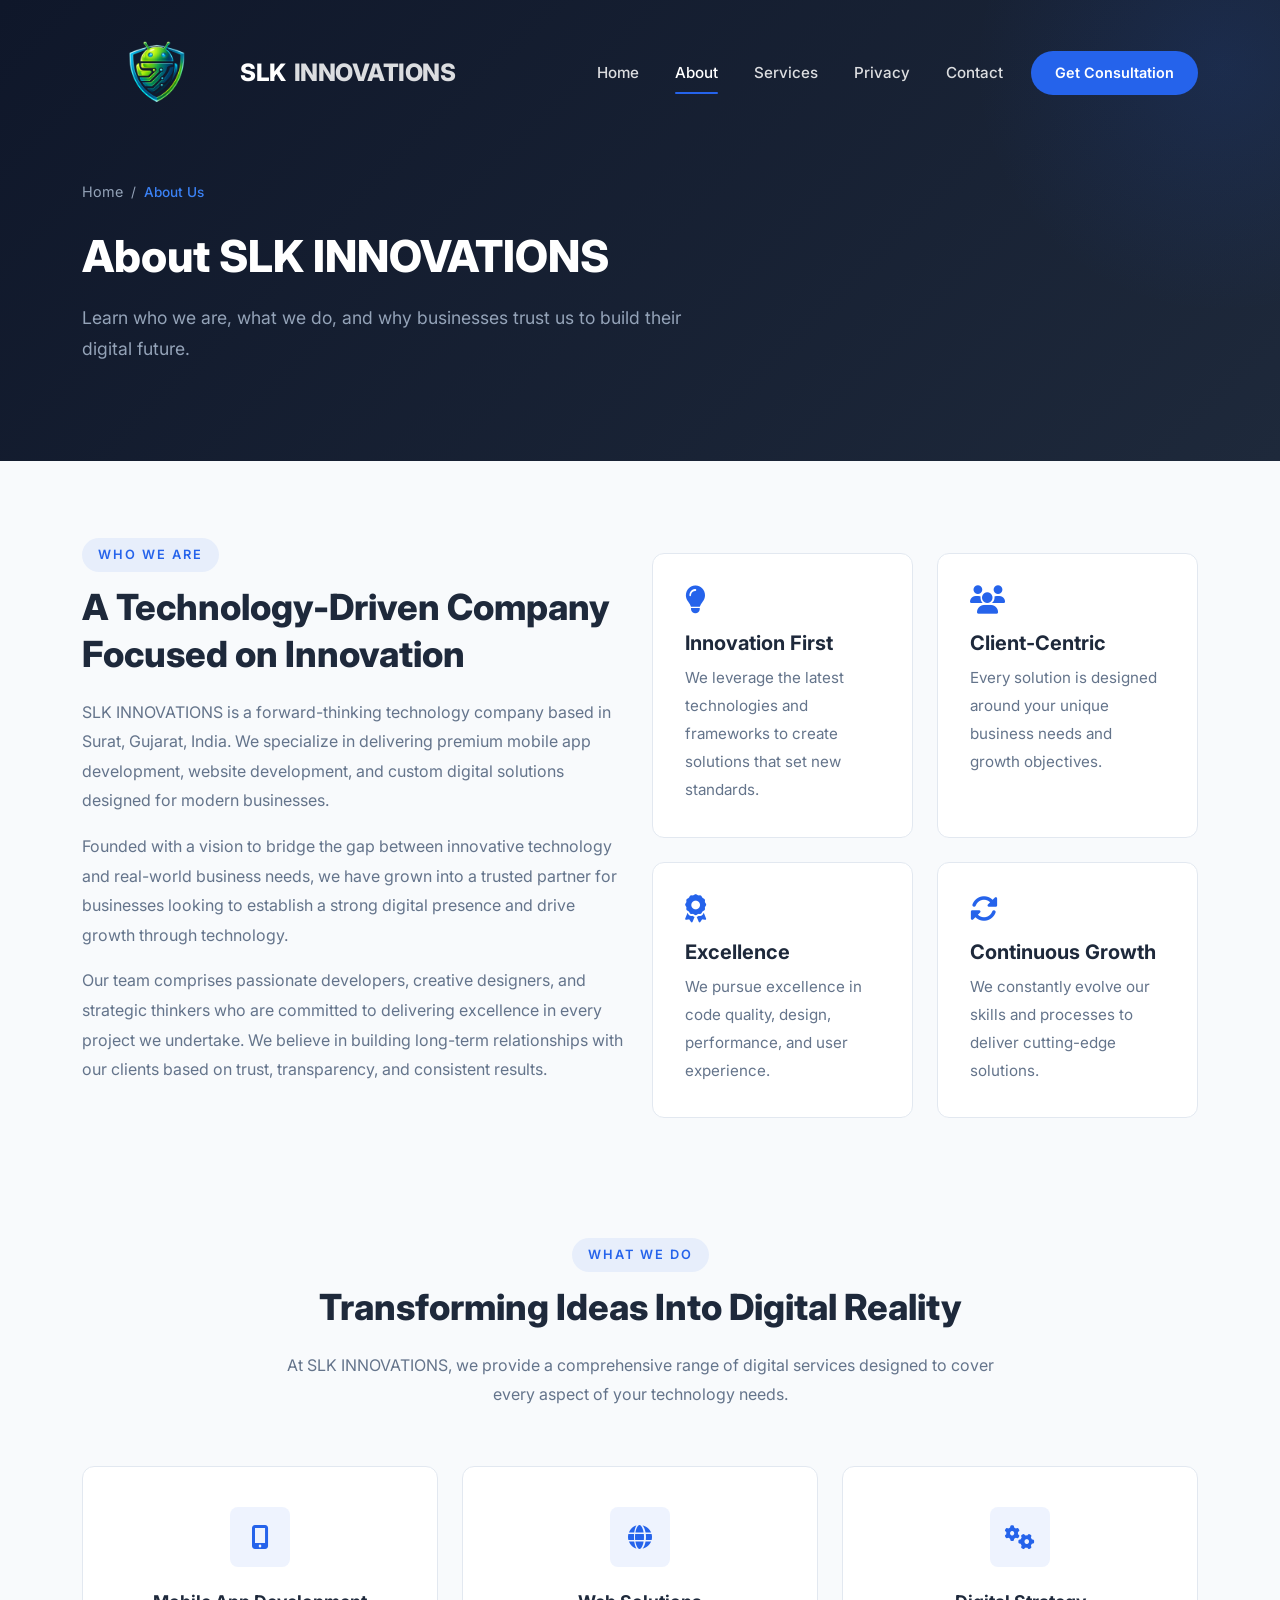
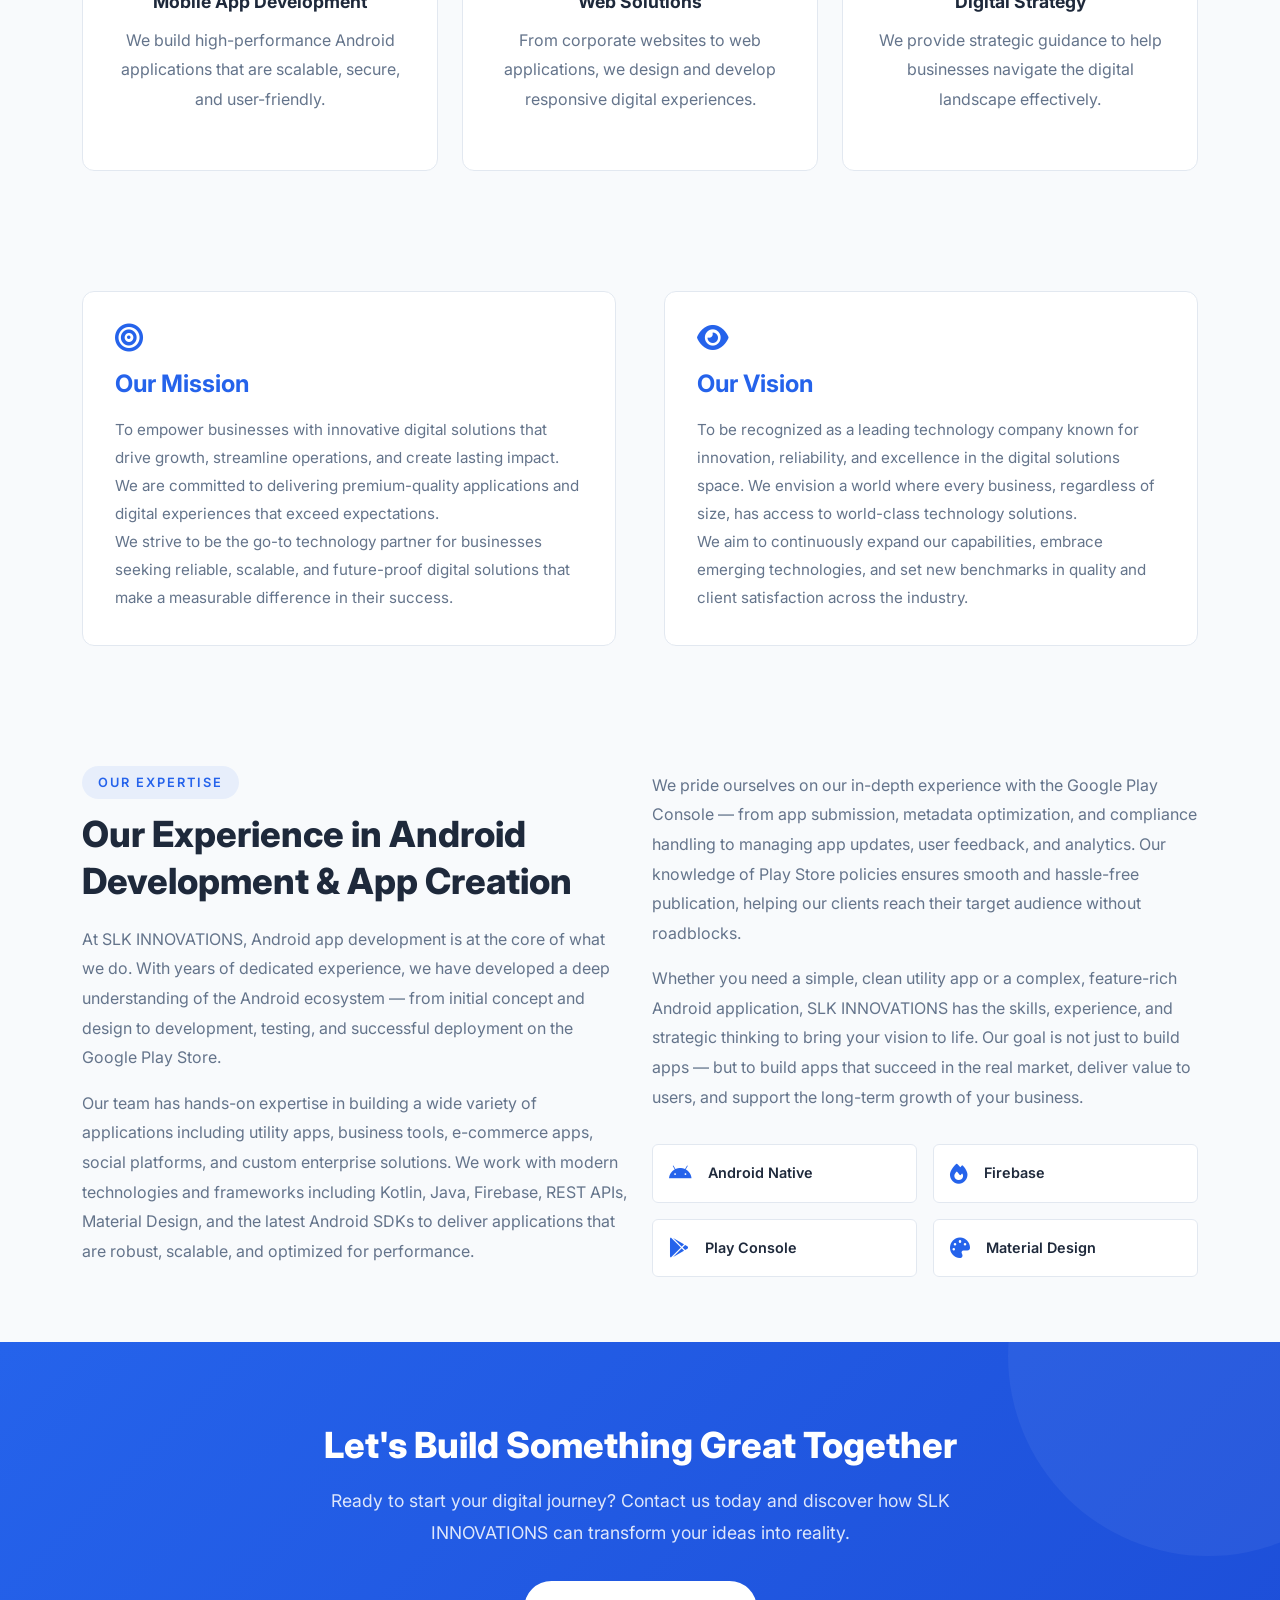
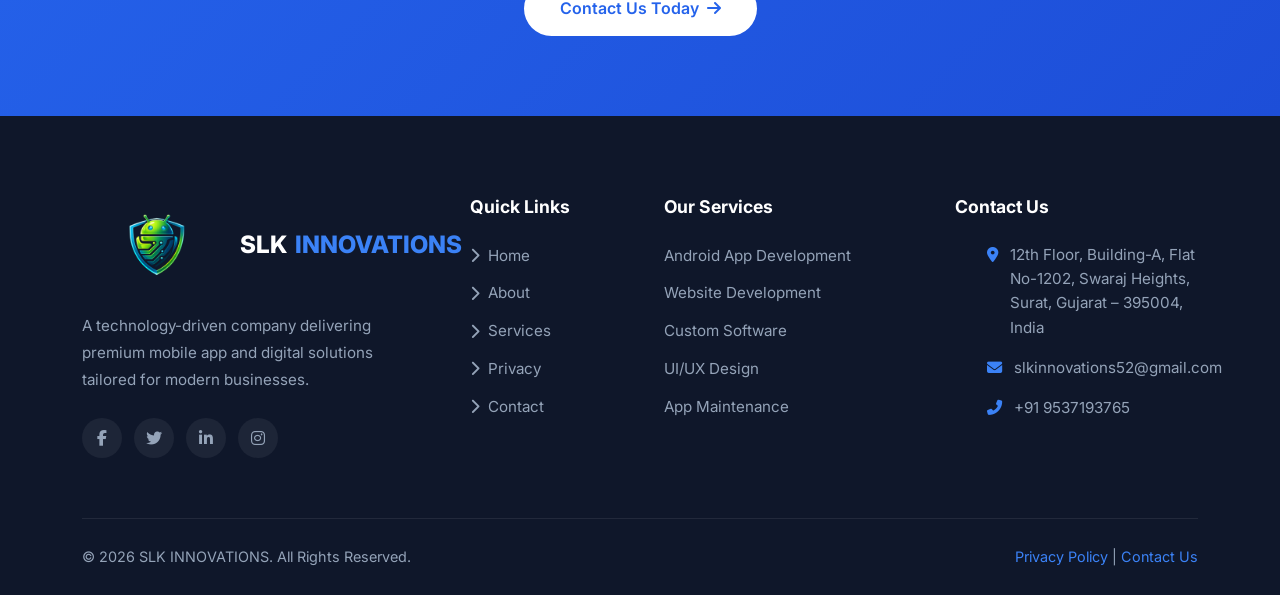
==== about.html @ 00afcae1 "Initial commit" ====
<!DOCTYPE html>
<html lang="en">
<head>
    <!-- Meta Tags -->
    <meta charset="UTF-8">
    <meta name="viewport" content="width=device-width, initial-scale=1.0">
    <meta name="description" content="About SLK INNOVATIONS – Learn about our mission, vision, values, and experience in Android development and digital solutions.">
    <meta name="author" content="SLK INNOVATIONS">
    <title>About Us | SLK INNOVATIONS</title>

    <!-- Favicon -->
    <link rel="icon" type="image/png" href="img/logo.png">

    <!-- Bootstrap 5 CSS -->
    <link href="https://cdn.jsdelivr.net/npm/bootstrap@5.3.2/dist/css/bootstrap.min.css" rel="stylesheet">

    <!-- Font Awesome -->
    <link rel="stylesheet" href="https://cdnjs.cloudflare.com/ajax/libs/font-awesome/6.5.1/css/all.min.css">

    <!-- AOS -->
    <link href="https://unpkg.com/aos@2.3.1/dist/aos.css" rel="stylesheet">

    <!-- Custom CSS -->
    <link rel="stylesheet" href="css/style.css">
</head>
<body>

    <!-- Preloader -->
    <div class="preloader" id="preloader">
        <div class="spinner"></div>
    </div>

    <!-- ==============================
         NAVBAR
    ============================== -->
    <nav class="navbar navbar-expand-lg fixed-top" id="mainNavbar">
        <div class="container">
            <a class="navbar-brand" href="index.html">
                <img src="img/logo.png" alt="SLK INNOVATIONS" class="navbar-logo"> SLK <span>INNOVATIONS</span>
            </a>
            <button class="navbar-toggler" type="button" data-bs-toggle="collapse" data-bs-target="#navbarNav">
                <i class="fas fa-bars"></i>
            </button>
            <div class="collapse navbar-collapse justify-content-end" id="navbarNav">
                <ul class="navbar-nav align-items-lg-center">
                    <li class="nav-item">
                        <a class="nav-link" href="index.html">Home</a>
                    </li>
                    <li class="nav-item">
                        <a class="nav-link active" href="about.html">About</a>
                    </li>
                    <li class="nav-item">
                        <a class="nav-link" href="services.html">Services</a>
                    </li>
                    <li class="nav-item">
                        <a class="nav-link" href="privacy.html">Privacy</a>
                    </li>
                    <li class="nav-item">
                        <a class="nav-link" href="contact.html">Contact</a>
                    </li>
                    <li class="nav-item">
                        <a class="nav-link nav-cta" href="contact.html">Get Consultation</a>
                    </li>
                </ul>
            </div>
        </div>
    </nav>

    <!-- ==============================
         PAGE HEADER
    ============================== -->
    <section class="page-header">
        <div class="container">
            <div class="breadcrumb-custom" data-aos="fade-up">
                <a href="index.html">Home</a>
                <span>/</span>
                <span class="current">About Us</span>
            </div>
            <h1 data-aos="fade-up" data-aos-delay="100">About SLK INNOVATIONS</h1>
            <p data-aos="fade-up" data-aos-delay="150">Learn who we are, what we do, and why businesses trust us to build their digital future.</p>
        </div>
    </section>

    <!-- ==============================
         WHO WE ARE
    ============================== -->
    <section class="about-section-block section-padding">
        <div class="container">
            <div class="row align-items-center">
                <div class="col-lg-6" data-aos="fade-up">
                    <span class="section-label">Who We Are</span>
                    <h2>A Technology-Driven Company Focused on Innovation</h2>
                    <p>SLK INNOVATIONS is a forward-thinking technology company based in Surat, Gujarat, India. We specialize in delivering premium mobile app development, website development, and custom digital solutions designed for modern businesses.</p>
                    <p>Founded with a vision to bridge the gap between innovative technology and real-world business needs, we have grown into a trusted partner for businesses looking to establish a strong digital presence and drive growth through technology.</p>
                    <p>Our team comprises passionate developers, creative designers, and strategic thinkers who are committed to delivering excellence in every project we undertake. We believe in building long-term relationships with our clients based on trust, transparency, and consistent results.</p>
                </div>
                <div class="col-lg-6" data-aos="fade-up" data-aos-delay="100">
                    <div class="about-values">
                        <div class="about-value-card">
                            <i class="fas fa-lightbulb"></i>
                            <h4>Innovation First</h4>
                            <p>We leverage the latest technologies and frameworks to create solutions that set new standards.</p>
                        </div>
                        <div class="about-value-card">
                            <i class="fas fa-users"></i>
                            <h4>Client-Centric</h4>
                            <p>Every solution is designed around your unique business needs and growth objectives.</p>
                        </div>
                        <div class="about-value-card">
                            <i class="fas fa-award"></i>
                            <h4>Excellence</h4>
                            <p>We pursue excellence in code quality, design, performance, and user experience.</p>
                        </div>
                        <div class="about-value-card">
                            <i class="fas fa-sync-alt"></i>
                            <h4>Continuous Growth</h4>
                            <p>We constantly evolve our skills and processes to deliver cutting-edge solutions.</p>
                        </div>
                    </div>
                </div>
            </div>
        </div>
    </section>

    <!-- ==============================
         WHAT WE DO
    ============================== -->
    <section class="about-section-block section-padding" style="background: var(--light-bg);">
        <div class="container">
            <div class="row">
                <div class="col-lg-8 mx-auto text-center" data-aos="fade-up">
                    <span class="section-label">What We Do</span>
                    <h2>Transforming Ideas Into Digital Reality</h2>
                    <p>At SLK INNOVATIONS, we provide a comprehensive range of digital services designed to cover every aspect of your technology needs.</p>
                </div>
            </div>
            <div class="row g-4 mt-3">
                <div class="col-lg-4 col-md-6" data-aos="fade-up" data-aos-delay="0">
                    <div class="service-card text-center">
                        <div class="icon-box mx-auto">
                            <i class="fas fa-mobile-alt"></i>
                        </div>
                        <h4>Mobile App Development</h4>
                        <p>We build high-performance Android applications that are scalable, secure, and user-friendly.</p>
                    </div>
                </div>
                <div class="col-lg-4 col-md-6" data-aos="fade-up" data-aos-delay="100">
                    <div class="service-card text-center">
                        <div class="icon-box mx-auto">
                            <i class="fas fa-globe"></i>
                        </div>
                        <h4>Web Solutions</h4>
                        <p>From corporate websites to web applications, we design and develop responsive digital experiences.</p>
                    </div>
                </div>
                <div class="col-lg-4 col-md-6" data-aos="fade-up" data-aos-delay="200">
                    <div class="service-card text-center">
                        <div class="icon-box mx-auto">
                            <i class="fas fa-cogs"></i>
                        </div>
                        <h4>Digital Strategy</h4>
                        <p>We provide strategic guidance to help businesses navigate the digital landscape effectively.</p>
                    </div>
                </div>
            </div>
        </div>
    </section>

    <!-- ==============================
         MISSION & VISION
    ============================== -->
    <section class="about-section-block section-padding">
        <div class="container">
            <div class="row g-5">
                <!-- Mission -->
                <div class="col-lg-6" data-aos="fade-up">
                    <div class="about-value-card h-100">
                        <i class="fas fa-bullseye"></i>
                        <h3 style="color: var(--primary);">Our Mission</h3>
                        <p>To empower businesses with innovative digital solutions that drive growth, streamline operations, and create lasting impact. We are committed to delivering premium-quality applications and digital experiences that exceed expectations.</p>
                        <p>We strive to be the go-to technology partner for businesses seeking reliable, scalable, and future-proof digital solutions that make a measurable difference in their success.</p>
                    </div>
                </div>

                <!-- Vision -->
                <div class="col-lg-6" data-aos="fade-up" data-aos-delay="100">
                    <div class="about-value-card h-100">
                        <i class="fas fa-eye"></i>
                        <h3 style="color: var(--primary);">Our Vision</h3>
                        <p>To be recognized as a leading technology company known for innovation, reliability, and excellence in the digital solutions space. We envision a world where every business, regardless of size, has access to world-class technology solutions.</p>
                        <p>We aim to continuously expand our capabilities, embrace emerging technologies, and set new benchmarks in quality and client satisfaction across the industry.</p>
                    </div>
                </div>
            </div>
        </div>
    </section>

    <!-- ==============================
         ANDROID EXPERIENCE
    ============================== -->
    <section class="about-section-block section-padding" style="background: var(--light-bg);">
        <div class="container">
            <div class="row align-items-center">
                <div class="col-lg-6" data-aos="fade-up">
                    <span class="section-label">Our Expertise</span>
                    <h2>Our Experience in Android Development &amp; App Creation</h2>
                    <p>At SLK INNOVATIONS, Android app development is at the core of what we do. With years of dedicated experience, we have developed a deep understanding of the Android ecosystem — from initial concept and design to development, testing, and successful deployment on the Google Play Store.</p>
                    <p>Our team has hands-on expertise in building a wide variety of applications including utility apps, business tools, e-commerce apps, social platforms, and custom enterprise solutions. We work with modern technologies and frameworks including Kotlin, Java, Firebase, REST APIs, Material Design, and the latest Android SDKs to deliver applications that are robust, scalable, and optimized for performance.</p>
                </div>
                <div class="col-lg-6" data-aos="fade-up" data-aos-delay="100">
                    <p>We pride ourselves on our in-depth experience with the Google Play Console — from app submission, metadata optimization, and compliance handling to managing app updates, user feedback, and analytics. Our knowledge of Play Store policies ensures smooth and hassle-free publication, helping our clients reach their target audience without roadblocks.</p>
                    <p>Whether you need a simple, clean utility app or a complex, feature-rich Android application, SLK INNOVATIONS has the skills, experience, and strategic thinking to bring your vision to life. Our goal is not just to build apps — but to build apps that succeed in the real market, deliver value to users, and support the long-term growth of your business.</p>

                    <div class="row g-3 mt-3">
                        <div class="col-6">
                            <div class="d-flex align-items-center gap-3 p-3 rounded" style="background: var(--white); border: 1px solid var(--border-color);">
                                <i class="fab fa-android fa-lg" style="color: var(--primary);"></i>
                                <span style="font-weight: 600; font-size: 0.9rem;">Android Native</span>
                            </div>
                        </div>
                        <div class="col-6">
                            <div class="d-flex align-items-center gap-3 p-3 rounded" style="background: var(--white); border: 1px solid var(--border-color);">
                                <i class="fas fa-fire fa-lg" style="color: var(--primary);"></i>
                                <span style="font-weight: 600; font-size: 0.9rem;">Firebase</span>
                            </div>
                        </div>
                        <div class="col-6">
                            <div class="d-flex align-items-center gap-3 p-3 rounded" style="background: var(--white); border: 1px solid var(--border-color);">
                                <i class="fab fa-google-play fa-lg" style="color: var(--primary);"></i>
                                <span style="font-weight: 600; font-size: 0.9rem;">Play Console</span>
                            </div>
                        </div>
                        <div class="col-6">
                            <div class="d-flex align-items-center gap-3 p-3 rounded" style="background: var(--white); border: 1px solid var(--border-color);">
                                <i class="fas fa-palette fa-lg" style="color: var(--primary);"></i>
                                <span style="font-weight: 600; font-size: 0.9rem;">Material Design</span>
                            </div>
                        </div>
                    </div>
                </div>
            </div>
        </div>
    </section>

    <!-- ==============================
         CTA SECTION
    ============================== -->
    <section class="cta-section">
        <div class="container">
            <div class="row justify-content-center">
                <div class="col-lg-8 text-center" data-aos="fade-up">
                    <h2>Let's Build Something Great Together</h2>
                    <p>Ready to start your digital journey? Contact us today and discover how SLK INNOVATIONS can transform your ideas into reality.</p>
                    <a href="contact.html" class="btn-white-custom">
                        Contact Us Today <i class="fas fa-arrow-right"></i>
                    </a>
                </div>
            </div>
        </div>
    </section>

    <!-- ==============================
         FOOTER
    ============================== -->
    <footer class="footer" id="footer">
        <div class="container">
            <div class="row g-5">
                <div class="col-lg-4 col-md-6">
                    <div class="footer-logo">
                        <img src="img/logo.png" alt="SLK INNOVATIONS" class="footer-logo-img"> SLK <span>INNOVATIONS</span>
                    </div>
                    <p class="footer-description">A technology-driven company delivering premium mobile app and digital solutions tailored for modern businesses.</p>
                    <div class="footer-social">
                        <a href="#" aria-label="Facebook"><i class="fab fa-facebook-f"></i></a>
                        <a href="#" aria-label="Twitter"><i class="fab fa-twitter"></i></a>
                        <a href="#" aria-label="LinkedIn"><i class="fab fa-linkedin-in"></i></a>
                        <a href="#" aria-label="Instagram"><i class="fab fa-instagram"></i></a>
                    </div>
                </div>
                <div class="col-lg-2 col-md-6">
                    <h5>Quick Links</h5>
                    <ul class="footer-links">
                        <li><a href="index.html"><i class="fas fa-chevron-right"></i> Home</a></li>
                        <li><a href="about.html"><i class="fas fa-chevron-right"></i> About</a></li>
                        <li><a href="services.html"><i class="fas fa-chevron-right"></i> Services</a></li>
                        <li><a href="privacy.html"><i class="fas fa-chevron-right"></i> Privacy</a></li>
                        <li><a href="contact.html"><i class="fas fa-chevron-right"></i> Contact</a></li>
                    </ul>
                </div>
                <div class="col-lg-3 col-md-6">
                    <h5>Our Services</h5>
                    <ul class="footer-links">
                        <li><a href="services.html">Android App Development</a></li>
                        <li><a href="services.html">Website Development</a></li>
                        <li><a href="services.html">Custom Software</a></li>
                        <li><a href="services.html">UI/UX Design</a></li>
                        <li><a href="services.html">App Maintenance</a></li>
                    </ul>
                </div>
                <div class="col-lg-3 col-md-6">
                    <h5>Contact Us</h5>
                    <ul class="footer-contact-info">
                        <li>
                            <i class="fas fa-map-marker-alt"></i>
                            <span>12th Floor, Building-A, Flat No-1202, Swaraj Heights, Surat, Gujarat – 395004, India</span>
                        </li>
                        <li>
                            <i class="fas fa-envelope"></i>
                            <span>slkinnovations52@gmail.com</span>
                        </li>
                        <li>
                            <i class="fas fa-phone-alt"></i>
                            <span>+91 9537193765</span>
                        </li>
                    </ul>
                </div>
            </div>
            <div class="footer-bottom">
                <div class="row align-items-center">
                    <div class="col-md-6">
                        <p>&copy; 2026 SLK INNOVATIONS. All Rights Reserved.</p>
                    </div>
                    <div class="col-md-6 text-md-end">
                        <p><a href="privacy.html">Privacy Policy</a> | <a href="contact.html">Contact Us</a></p>
                    </div>
                </div>
            </div>
        </div>
    </footer>

    <!-- Back to Top -->
    <button class="back-to-top" id="backToTop" aria-label="Back to top">
        <i class="fas fa-chevron-up"></i>
    </button>

    <!-- Scripts -->
    <script src="https://cdn.jsdelivr.net/npm/bootstrap@5.3.2/dist/js/bootstrap.bundle.min.js"></script>
    <script src="https://unpkg.com/aos@2.3.1/dist/aos.js"></script>
    <script>
        AOS.init({ duration: 700, once: true, offset: 80, easing: 'ease-out' });

        window.addEventListener('load', function() {
            document.getElementById('preloader').classList.add('hide');
        });

        window.addEventListener('scroll', function() {
            const navbar = document.getElementById('mainNavbar');
            const backToTop = document.getElementById('backToTop');
            if (window.scrollY > 50) {
                navbar.classList.add('scrolled');
            } else {
                navbar.classList.remove('scrolled');
            }
            if (window.scrollY > 300) backToTop.classList.add('show');
            else backToTop.classList.remove('show');
        });

        document.getElementById('backToTop').addEventListener('click', function() {
            window.scrollTo({ top: 0, behavior: 'smooth' });
        });

        document.querySelectorAll('.nav-link').forEach(function(link) {
            link.addEventListener('click', function() {
                const navCollapse = document.getElementById('navbarNav');
                if (navCollapse.classList.contains('show')) {
                    new bootstrap.Collapse(navCollapse).hide();
                }
            });
        });
    </script>

</body>
</html>
---- css/style.css ----
/* ============================================
   SLK INNOVATIONS - Main Stylesheet
   Clean | Professional | Corporate
   ============================================ */

/* ----- Google Fonts ----- */
@import url('https://fonts.googleapis.com/css2?family=Inter:wght@300;400;500;600;700;800&display=swap');

/* ----- CSS Variables ----- */
:root {
    --primary: #2563EB;
    --primary-dark: #1D4ED8;
    --primary-light: #3B82F6;
    --dark-bg: #0F172A;
    --light-bg: #F8FAFC;
    --white: #FFFFFF;
    --text-primary: #1E293B;
    --text-secondary: #64748B;
    --text-light: #94A3B8;
    --border-color: #E2E8F0;
    --card-shadow: 0 1px 3px rgba(0, 0, 0, 0.08), 0 1px 2px rgba(0, 0, 0, 0.06);
    --card-shadow-hover: 0 10px 25px rgba(37, 99, 235, 0.12), 0 4px 10px rgba(0, 0, 0, 0.06);
    --transition: all 0.3s ease;
    --radius: 12px;
    --radius-sm: 8px;
}

/* ----- Reset & Base ----- */
*,
*::before,
*::after {
    margin: 0;
    padding: 0;
    box-sizing: border-box;
}

html {
    scroll-behavior: smooth;
    scroll-padding-top: 80px;
}

body {
    font-family: 'Inter', sans-serif;
    color: var(--text-primary);
    background-color: var(--white);
    line-height: 1.7;
    font-size: 16px;
    -webkit-font-smoothing: antialiased;
    -moz-osx-font-smoothing: grayscale;
    overflow-x: hidden;
}

a {
    text-decoration: none;
    color: var(--primary);
    transition: var(--transition);
}

a:hover {
    color: var(--primary-dark);
}

img {
    max-width: 100%;
    height: auto;
}

ul {
    list-style: none;
}

/* ----- Typography ----- */
h1, h2, h3, h4, h5, h6 {
    font-weight: 700;
    line-height: 1.3;
    color: var(--text-primary);
}

h1 { font-size: 3rem; }
h2 { font-size: 2.25rem; }
h3 { font-size: 1.5rem; }
h4 { font-size: 1.25rem; }

p {
    color: var(--text-secondary);
    line-height: 1.8;
}

/* ----- Section Spacing ----- */
.section-padding {
    padding: 100px 0;
}

.section-title {
    font-size: 2.25rem;
    font-weight: 800;
    margin-bottom: 1rem;
    color: var(--text-primary);
    position: relative;
}

.section-subtitle {
    font-size: 1.1rem;
    color: var(--text-secondary);
    max-width: 600px;
    margin: 0 auto 3.5rem;
    line-height: 1.8;
}

.section-label {
    display: inline-block;
    font-size: 0.8rem;
    font-weight: 600;
    text-transform: uppercase;
    letter-spacing: 2px;
    color: var(--primary);
    margin-bottom: 0.75rem;
    background: rgba(37, 99, 235, 0.08);
    padding: 6px 16px;
    border-radius: 50px;
}

/* ============================================
   NAVBAR
   ============================================ */
.navbar {
    padding: 18px 0;
    transition: var(--transition);
    z-index: 1050;
    background: transparent;
}

.navbar.scrolled {
    background: rgba(255, 255, 255, 0.97) !important;
    backdrop-filter: blur(12px);
    box-shadow: 0 1px 10px rgba(0, 0, 0, 0.06);
    padding: 8px 0;
}

.navbar-brand {
    font-weight: 800;
    font-size: 1.5rem;
    color: #fff !important;
    letter-spacing: -0.5px;
    display: flex;
    align-items: center;
    gap: 8px;
}

.navbar-logo {
    height: 100px;
    width: auto;
    object-fit: contain;
    transition: var(--transition);
}

.navbar.scrolled .navbar-logo {
    height: 50px;
}

.navbar-brand span {
    color: rgba(255, 255, 255, 0.85);
}

.navbar.scrolled .navbar-brand {
    color: var(--primary) !important;
}

.navbar.scrolled .navbar-brand span {
    color: var(--text-primary);
}

.navbar.scrolled .nav-link {
    color: var(--text-primary) !important;
}

.navbar.scrolled .nav-link:hover,
.navbar.scrolled .nav-link.active {
    color: var(--primary) !important;
}

.navbar.scrolled .navbar-toggler {
    color: var(--text-primary);
}

.nav-link {
    font-weight: 500;
    font-size: 0.95rem;
    color: rgba(255, 255, 255, 0.85) !important;
    padding: 8px 18px !important;
    transition: var(--transition);
    position: relative;
}

.nav-link:hover,
.nav-link.active {
    color: #fff !important;
}

.nav-link.active::after {
    content: '';
    position: absolute;
    bottom: 0;
    left: 18px;
    right: 18px;
    height: 2px;
    background: var(--primary);
    border-radius: 2px;
}

.navbar-toggler {
    border: none;
    padding: 8px;
    font-size: 1.25rem;
    color: #fff;
    box-shadow: none !important;
}

.navbar-toggler:focus {
    box-shadow: none;
}

/* Navbar CTA Button */
.nav-cta {
    background: var(--primary);
    color: var(--white) !important;
    border-radius: 50px;
    padding: 10px 24px !important;
    font-weight: 600;
    font-size: 0.9rem;
    margin-left: 10px;
    transition: var(--transition);
}

.nav-cta:hover {
    background: var(--primary-dark);
    color: var(--white) !important;
    transform: translateY(-1px);
}

/* ============================================
   HERO SECTION
   ============================================ */
.hero-section {
    background: linear-gradient(135deg, #0F172A 0%, #1E293B 50%, #0F172A 100%);
    min-height: 100vh;
    display: flex;
    align-items: center;
    position: relative;
    overflow: hidden;
    padding-top: 80px;
}

.hero-section::before {
    content: '';
    position: absolute;
    top: -50%;
    right: -20%;
    width: 600px;
    height: 600px;
    background: radial-gradient(circle, rgba(37, 99, 235, 0.15) 0%, transparent 70%);
    border-radius: 50%;
}

.hero-section::after {
    content: '';
    position: absolute;
    bottom: -30%;
    left: -10%;
    width: 500px;
    height: 500px;
    background: radial-gradient(circle, rgba(37, 99, 235, 0.1) 0%, transparent 70%);
    border-radius: 50%;
}

.hero-content {
    position: relative;
    z-index: 2;
}

.hero-content h1 {
    font-size: 3.5rem;
    font-weight: 800;
    color: var(--white);
    line-height: 1.2;
    margin-bottom: 1.5rem;
    letter-spacing: -1px;
}

.hero-content h1 .highlight {
    color: var(--primary-light);
}

.hero-content p {
    font-size: 1.2rem;
    color: var(--text-light);
    max-width: 560px;
    margin-bottom: 2.5rem;
    line-height: 1.8;
}

/* ----- Buttons ----- */
.btn-primary-custom {
    background: var(--primary);
    color: var(--white);
    padding: 14px 36px;
    border-radius: 50px;
    font-weight: 600;
    font-size: 1rem;
    border: 2px solid var(--primary);
    transition: var(--transition);
    display: inline-flex;
    align-items: center;
    gap: 8px;
}

.btn-primary-custom:hover {
    background: var(--primary-dark);
    border-color: var(--primary-dark);
    color: var(--white);
    transform: translateY(-2px);
    box-shadow: 0 8px 25px rgba(37, 99, 235, 0.3);
}

.btn-outline-custom {
    background: transparent;
    color: var(--white);
    padding: 14px 36px;
    border-radius: 50px;
    font-weight: 600;
    font-size: 1rem;
    border: 2px solid rgba(255, 255, 255, 0.25);
    transition: var(--transition);
    display: inline-flex;
    align-items: center;
    gap: 8px;
}

.btn-outline-custom:hover {
    background: rgba(255, 255, 255, 0.1);
    border-color: rgba(255, 255, 255, 0.5);
    color: var(--white);
    transform: translateY(-2px);
}

.btn-white-custom {
    background: var(--white);
    color: var(--primary);
    padding: 14px 36px;
    border-radius: 50px;
    font-weight: 600;
    font-size: 1rem;
    border: none;
    transition: var(--transition);
    display: inline-flex;
    align-items: center;
    gap: 8px;
}

.btn-white-custom:hover {
    background: var(--light-bg);
    color: var(--primary-dark);
    transform: translateY(-2px);
    box-shadow: 0 8px 25px rgba(0, 0, 0, 0.15);
}

/* Hero Stats */
.hero-stats {
    display: flex;
    gap: 3rem;
    margin-top: 3.5rem;
    padding-top: 2rem;
    border-top: 1px solid rgba(255, 255, 255, 0.1);
}

.hero-stats .stat h3 {
    font-size: 2rem;
    font-weight: 800;
    color: var(--white);
    margin-bottom: 0.25rem;
}

.hero-stats .stat p {
    font-size: 0.85rem;
    color: var(--text-light);
    margin: 0;
    text-transform: uppercase;
    letter-spacing: 1px;
}

/* ============================================
   ABOUT PREVIEW SECTION
   ============================================ */
.about-preview {
    background: var(--light-bg);
}

.about-preview-content h2 {
    font-weight: 800;
    margin-bottom: 1.5rem;
}

.about-preview-content p {
    margin-bottom: 1.25rem;
}

.about-feature-list {
    list-style: none;
    padding: 0;
    margin: 2rem 0;
}

.about-feature-list li {
    padding: 8px 0;
    color: var(--text-secondary);
    display: flex;
    align-items: center;
    gap: 12px;
    font-size: 0.95rem;
}

.about-feature-list li i {
    color: var(--primary);
    font-size: 1rem;
    width: 24px;
    height: 24px;
    background: rgba(37, 99, 235, 0.1);
    border-radius: 50%;
    display: flex;
    align-items: center;
    justify-content: center;
    flex-shrink: 0;
}

/* ============================================
   SERVICE CARDS
   ============================================ */
.service-card {
    background: var(--white);
    border: 1px solid var(--border-color);
    border-radius: var(--radius);
    padding: 2.5rem 2rem;
    transition: var(--transition);
    height: 100%;
    position: relative;
    overflow: hidden;
}

.service-card::before {
    content: '';
    position: absolute;
    top: 0;
    left: 0;
    right: 0;
    height: 3px;
    background: var(--primary);
    transform: scaleX(0);
    transition: var(--transition);
}

.service-card:hover {
    transform: translateY(-5px);
    box-shadow: var(--card-shadow-hover);
    border-color: transparent;
}

.service-card:hover::before {
    transform: scaleX(1);
}

.service-card .icon-box {
    width: 60px;
    height: 60px;
    background: rgba(37, 99, 235, 0.08);
    border-radius: var(--radius-sm);
    display: flex;
    align-items: center;
    justify-content: center;
    margin-bottom: 1.5rem;
    transition: var(--transition);
}

.service-card:hover .icon-box {
    background: var(--primary);
}

.service-card .icon-box i {
    font-size: 1.5rem;
    color: var(--primary);
    transition: var(--transition);
}

.service-card:hover .icon-box i {
    color: var(--white);
}

.service-card h4 {
    font-weight: 700;
    margin-bottom: 0.75rem;
    font-size: 1.1rem;
}

.service-card p {
    font-size: 0.95rem;
    line-height: 1.7;
    margin: 0;
}

/* ============================================
   WHY CHOOSE US
   ============================================ */
.why-choose-section {
    background: var(--dark-bg);
    color: var(--white);
}

.why-card {
    background: rgba(255, 255, 255, 0.05);
    border: 1px solid rgba(255, 255, 255, 0.08);
    border-radius: var(--radius);
    padding: 2.5rem 2rem;
    transition: var(--transition);
    height: 100%;
}

.why-card:hover {
    background: rgba(255, 255, 255, 0.08);
    transform: translateY(-5px);
    border-color: rgba(37, 99, 235, 0.3);
}

.why-card .icon-circle {
    width: 56px;
    height: 56px;
    border-radius: 50%;
    background: rgba(37, 99, 235, 0.15);
    display: flex;
    align-items: center;
    justify-content: center;
    margin-bottom: 1.5rem;
}

.why-card .icon-circle i {
    font-size: 1.3rem;
    color: var(--primary-light);
}

.why-card h4 {
    color: var(--white);
    font-weight: 700;
    margin-bottom: 0.75rem;
    font-size: 1.1rem;
}

.why-card p {
    color: var(--text-light);
    font-size: 0.95rem;
    line-height: 1.7;
    margin: 0;
}

/* ============================================
   EXPERIENCE SECTION
   ============================================ */
.experience-section {
    background: var(--light-bg);
}

.experience-content h2 {
    font-weight: 800;
    margin-bottom: 1.5rem;
}

.exp-item {
    display: flex;
    align-items: flex-start;
    gap: 1rem;
    margin-bottom: 1.25rem;
}

.exp-item i {
    color: var(--primary);
    font-size: 1.1rem;
    margin-top: 4px;
    flex-shrink: 0;
}

.exp-item p {
    margin: 0;
    font-size: 0.95rem;
}

/* ============================================
   CTA SECTION
   ============================================ */
.cta-section {
    background: linear-gradient(135deg, var(--primary) 0%, var(--primary-dark) 100%);
    padding: 80px 0;
    position: relative;
    overflow: hidden;
}

.cta-section::before {
    content: '';
    position: absolute;
    top: -50%;
    right: -10%;
    width: 400px;
    height: 400px;
    background: rgba(255, 255, 255, 0.05);
    border-radius: 50%;
}

.cta-section h2 {
    color: var(--white);
    font-weight: 800;
    margin-bottom: 1rem;
}

.cta-section p {
    color: rgba(255, 255, 255, 0.85);
    font-size: 1.1rem;
    margin-bottom: 2rem;
}

/* ============================================
   FOOTER
   ============================================ */
.footer {
    background: var(--dark-bg);
    color: var(--text-light);
    padding-top: 80px;
}

.footer-logo {
    font-size: 1.5rem;
    font-weight: 800;
    color: var(--white);
    display: flex;
    align-items: center;
    gap: 8px;
    margin-bottom: 1rem;
}

.footer-logo-img {
    height: 100px;
    width: auto;
    object-fit: contain;
}

.footer-logo span {
    color: var(--primary-light);
}

.footer-description {
    color: var(--text-light);
    font-size: 0.95rem;
    line-height: 1.8;
    margin-bottom: 1.5rem;
    max-width: 320px;
}

.footer h5 {
    color: var(--white);
    font-weight: 700;
    margin-bottom: 1.5rem;
    font-size: 1.1rem;
}

.footer-links {
    list-style: none;
    padding: 0;
}

.footer-links li {
    margin-bottom: 0.75rem;
}

.footer-links a {
    color: var(--text-light);
    font-size: 0.95rem;
    transition: var(--transition);
    display: flex;
    align-items: center;
    gap: 8px;
}

.footer-links a:hover {
    color: var(--primary-light);
    padding-left: 5px;
}

.footer-contact-info li {
    display: flex;
    align-items: flex-start;
    gap: 12px;
    margin-bottom: 1rem;
    color: var(--text-light);
    font-size: 0.95rem;
    line-height: 1.6;
}

.footer-contact-info li i {
    color: var(--primary-light);
    margin-top: 4px;
    flex-shrink: 0;
}

.footer-social {
    display: flex;
    gap: 12px;
    margin-top: 1.5rem;
}

.footer-social a {
    width: 40px;
    height: 40px;
    border-radius: 50%;
    background: rgba(255, 255, 255, 0.06);
    display: flex;
    align-items: center;
    justify-content: center;
    color: var(--text-light);
    transition: var(--transition);
    font-size: 1rem;
}

.footer-social a:hover {
    background: var(--primary);
    color: var(--white);
    transform: translateY(-3px);
}

.footer-bottom {
    border-top: 1px solid rgba(255, 255, 255, 0.08);
    padding: 25px 0;
    margin-top: 60px;
}

.footer-bottom p {
    color: var(--text-light);
    font-size: 0.9rem;
    margin: 0;
}

.footer-bottom a {
    color: var(--primary-light);
}

/* ============================================
   PAGE HEADER (Inner Pages)
   ============================================ */
.page-header {
    background: linear-gradient(135deg, #0F172A 0%, #1E293B 100%);
    padding: 180px 0 80px;
    position: relative;
    overflow: hidden;
}

.page-header::before {
    content: '';
    position: absolute;
    top: -40%;
    right: -15%;
    width: 500px;
    height: 500px;
    background: radial-gradient(circle, rgba(37, 99, 235, 0.12) 0%, transparent 70%);
    border-radius: 50%;
}

.page-header h1 {
    font-size: 2.75rem;
    font-weight: 800;
    color: var(--white);
    margin-bottom: 1rem;
}

.page-header p {
    color: var(--text-light);
    font-size: 1.1rem;
    max-width: 600px;
}

.breadcrumb-custom {
    display: flex;
    gap: 8px;
    align-items: center;
    margin-bottom: 1.5rem;
}

.breadcrumb-custom a {
    color: var(--text-light);
    font-size: 0.9rem;
}

.breadcrumb-custom a:hover {
    color: var(--primary-light);
}

.breadcrumb-custom span {
    color: var(--text-light);
    font-size: 0.85rem;
}

.breadcrumb-custom .current {
    color: var(--primary-light);
    font-weight: 500;
}

/* ============================================
   ABOUT PAGE
   ============================================ */
.about-section-block {
    padding: 60px 0;
}

.about-section-block:nth-child(even) {
    background: var(--light-bg);
}

.about-section-block h2 {
    font-weight: 800;
    margin-bottom: 1.25rem;
}

.about-section-block h3 {
    font-weight: 700;
    margin-bottom: 1rem;
    color: var(--primary);
}

.about-section-block p {
    margin-bottom: 1rem;
    font-size: 1rem;
    line-height: 1.85;
}

.about-values {
    display: grid;
    grid-template-columns: repeat(auto-fit, minmax(250px, 1fr));
    gap: 1.5rem;
    margin-top: 2rem;
}

.about-value-card {
    background: var(--white);
    border: 1px solid var(--border-color);
    border-radius: var(--radius);
    padding: 2rem;
    transition: var(--transition);
}

.about-value-card:hover {
    transform: translateY(-5px);
    box-shadow: var(--card-shadow-hover);
}

.about-value-card i {
    font-size: 1.75rem;
    color: var(--primary);
    margin-bottom: 1rem;
    display: block;
}

.about-value-card h4 {
    font-weight: 700;
    margin-bottom: 0.5rem;
}

.about-value-card p {
    font-size: 0.95rem;
    margin: 0;
}

/* ============================================
   SERVICES PAGE - Detailed
   ============================================ */
.service-detail-card {
    background: var(--white);
    border: 1px solid var(--border-color);
    border-radius: var(--radius);
    padding: 3rem 2.5rem;
    transition: var(--transition);
    height: 100%;
    position: relative;
    overflow: hidden;
}

.service-detail-card::after {
    content: '';
    position: absolute;
    bottom: 0;
    left: 0;
    right: 0;
    height: 3px;
    background: linear-gradient(90deg, var(--primary), var(--primary-light));
    transform: scaleX(0);
    transition: var(--transition);
}

.service-detail-card:hover {
    transform: translateY(-5px);
    box-shadow: var(--card-shadow-hover);
    border-color: transparent;
}

.service-detail-card:hover::after {
    transform: scaleX(1);
}

.service-detail-card .service-icon {
    width: 72px;
    height: 72px;
    background: rgba(37, 99, 235, 0.08);
    border-radius: var(--radius);
    display: flex;
    align-items: center;
    justify-content: center;
    margin-bottom: 1.75rem;
    transition: var(--transition);
}

.service-detail-card:hover .service-icon {
    background: var(--primary);
}

.service-detail-card .service-icon i {
    font-size: 1.75rem;
    color: var(--primary);
    transition: var(--transition);
}

.service-detail-card:hover .service-icon i {
    color: var(--white);
}

.service-detail-card h4 {
    font-weight: 700;
    margin-bottom: 1rem;
    font-size: 1.2rem;
}

.service-detail-card p {
    font-size: 0.95rem;
    line-height: 1.8;
}

.service-detail-card .service-features {
    list-style: none;
    padding: 0;
    margin-top: 1.25rem;
}

.service-detail-card .service-features li {
    padding: 6px 0;
    color: var(--text-secondary);
    font-size: 0.9rem;
    display: flex;
    align-items: center;
    gap: 10px;
}

.service-detail-card .service-features li i {
    color: var(--primary);
    font-size: 0.75rem;
}

/* ============================================
   PRIVACY PAGE
   ============================================ */
.privacy-content {
    max-width: 800px;
    margin: 0 auto;
}

.privacy-content h2 {
    font-size: 1.75rem;
    font-weight: 800;
    margin-top: 2.5rem;
    margin-bottom: 1rem;
    color: var(--text-primary);
}

.privacy-content h3 {
    font-size: 1.25rem;
    font-weight: 700;
    margin-top: 2rem;
    margin-bottom: 0.75rem;
}

.privacy-content p {
    margin-bottom: 1rem;
    line-height: 1.85;
}

.privacy-content ul {
    padding-left: 1.5rem;
    margin-bottom: 1.5rem;
}

.privacy-content ul li {
    padding: 4px 0;
    color: var(--text-secondary);
    font-size: 0.95rem;
    list-style: disc;
}

/* ============================================
   CONTACT PAGE
   ============================================ */
.contact-form-wrapper {
    background: var(--white);
    border: 1px solid var(--border-color);
    border-radius: var(--radius);
    padding: 3rem;
}

.contact-form-wrapper h3 {
    font-weight: 700;
    margin-bottom: 0.5rem;
}

.contact-form-wrapper p {
    margin-bottom: 2rem;
}

.form-control-custom {
    border: 1px solid var(--border-color);
    border-radius: var(--radius-sm);
    padding: 14px 18px;
    font-size: 0.95rem;
    font-family: 'Inter', sans-serif;
    color: var(--text-primary);
    transition: var(--transition);
    background: var(--light-bg);
    width: 100%;
    outline: none;
}

.form-control-custom:focus {
    border-color: var(--primary);
    box-shadow: 0 0 0 3px rgba(37, 99, 235, 0.1);
    background: var(--white);
}

.form-control-custom::placeholder {
    color: var(--text-light);
}

.form-label-custom {
    font-weight: 600;
    font-size: 0.9rem;
    color: var(--text-primary);
    margin-bottom: 0.5rem;
    display: block;
}

textarea.form-control-custom {
    min-height: 140px;
    resize: vertical;
}

.contact-info-card {
    background: var(--dark-bg);
    border-radius: var(--radius);
    padding: 3rem;
    height: 100%;
    color: var(--white);
}

.contact-info-card h3 {
    color: var(--white);
    font-weight: 700;
    margin-bottom: 0.5rem;
}

.contact-info-card > p {
    color: var(--text-light);
    margin-bottom: 2rem;
}

.contact-info-item {
    display: flex;
    gap: 16px;
    margin-bottom: 1.75rem;
    align-items: flex-start;
}

.contact-info-item .icon-wrap {
    width: 48px;
    height: 48px;
    background: rgba(37, 99, 235, 0.15);
    border-radius: 50%;
    display: flex;
    align-items: center;
    justify-content: center;
    flex-shrink: 0;
}

.contact-info-item .icon-wrap i {
    font-size: 1.1rem;
    color: var(--primary-light);
}

.contact-info-item h5 {
    color: var(--white);
    font-weight: 600;
    font-size: 0.95rem;
    margin-bottom: 4px;
}

.contact-info-item p {
    color: var(--text-light);
    font-size: 0.9rem;
    margin: 0;
    line-height: 1.6;
}

.whatsapp-btn {
    display: inline-flex;
    align-items: center;
    gap: 10px;
    background: #25D366;
    color: var(--white);
    padding: 14px 28px;
    border-radius: 50px;
    font-weight: 600;
    font-size: 0.95rem;
    transition: var(--transition);
    margin-top: 1rem;
    border: none;
    cursor: pointer;
}

.whatsapp-btn:hover {
    background: #1da851;
    color: var(--white);
    transform: translateY(-2px);
    box-shadow: 0 6px 20px rgba(37, 211, 102, 0.3);
}

.map-placeholder {
    border-radius: var(--radius);
    overflow: hidden;
    margin-top: 2rem;
    border: 1px solid var(--border-color);
}

.map-placeholder iframe {
    width: 100%;
    height: 300px;
    border: none;
}

/* ============================================
   BACK TO TOP BUTTON
   ============================================ */
.back-to-top {
    position: fixed;
    bottom: 30px;
    right: 30px;
    width: 45px;
    height: 45px;
    background: var(--primary);
    color: var(--white);
    border: none;
    border-radius: 50%;
    display: flex;
    align-items: center;
    justify-content: center;
    font-size: 1.1rem;
    cursor: pointer;
    opacity: 0;
    visibility: hidden;
    transition: var(--transition);
    z-index: 999;
    box-shadow: 0 4px 15px rgba(37, 99, 235, 0.3);
}

.back-to-top.show {
    opacity: 1;
    visibility: visible;
}

.back-to-top:hover {
    background: var(--primary-dark);
    transform: translateY(-3px);
}

/* ============================================
   RESPONSIVE DESIGN
   ============================================ */

/* Large Tablets and Below */
@media (max-width: 991.98px) {
    h1 { font-size: 2.5rem; }
    h2 { font-size: 1.85rem; }

    .hero-content h1 {
        font-size: 2.75rem;
    }

    .hero-stats {
        gap: 2rem;
    }

    .section-padding {
        padding: 70px 0;
    }

    .nav-cta {
        margin-left: 0;
        margin-top: 10px;
        display: inline-block;
    }

    .page-header {
        padding: 160px 0 60px;
    }

    .page-header h1 {
        font-size: 2.25rem;
    }
}

/* Tablets */
@media (max-width: 767.98px) {
    h1 { font-size: 2rem; }
    h2 { font-size: 1.65rem; }

    .hero-section {
        padding-top: 60px;
        min-height: auto;
        padding-bottom: 60px;
    }

    .hero-content h1 {
        font-size: 2.25rem;
    }

    .hero-content p {
        font-size: 1.05rem;
    }

    .hero-stats {
        flex-wrap: wrap;
        gap: 1.5rem;
    }

    .hero-stats .stat {
        flex: 0 0 45%;
    }

    .section-padding {
        padding: 60px 0;
    }

    .section-title {
        font-size: 1.85rem;
    }

    .section-subtitle {
        font-size: 1rem;
        margin-bottom: 2.5rem;
    }

    .contact-form-wrapper,
    .contact-info-card {
        padding: 2rem;
    }

    .service-detail-card {
        padding: 2rem 1.5rem;
    }

    .footer {
        padding-top: 50px;
    }

    .page-header {
        padding: 140px 0 50px;
    }

    .page-header h1 {
        font-size: 2rem;
    }
}

/* Mobile */
@media (max-width: 575.98px) {
    h1 { font-size: 1.75rem; }
    h2 { font-size: 1.5rem; }

    .hero-content h1 {
        font-size: 1.85rem;
    }

    .hero-content p {
        font-size: 1rem;
    }

    .hero-stats .stat h3 {
        font-size: 1.5rem;
    }

    .btn-primary-custom,
    .btn-outline-custom,
    .btn-white-custom {
        padding: 12px 28px;
        font-size: 0.9rem;
    }

    .section-padding {
        padding: 50px 0;
    }

    .section-title {
        font-size: 1.6rem;
    }

    .contact-form-wrapper,
    .contact-info-card {
        padding: 1.5rem;
    }

    .cta-section {
        padding: 60px 0;
    }

    .navbar-brand {
        font-size: 1.25rem;
    }

    .page-header {
        padding: 130px 0 40px;
    }

    .page-header h1 {
        font-size: 1.75rem;
    }
}

/* ============================================
   UTILITY CLASSES
   ============================================ */
.text-primary-custom {
    color: var(--primary) !important;
}

.bg-light-custom {
    background-color: var(--light-bg) !important;
}

.bg-dark-custom {
    background-color: var(--dark-bg) !important;
}

.fw-800 {
    font-weight: 800 !important;
}

.letter-spacing-1 {
    letter-spacing: 1px;
}

/* ----- Preloader ----- */
.preloader {
    position: fixed;
    top: 0;
    left: 0;
    width: 100%;
    height: 100%;
    background: var(--white);
    z-index: 9999;
    display: flex;
    align-items: center;
    justify-content: center;
    transition: opacity 0.5s ease, visibility 0.5s ease;
}

.preloader.hide {
    opacity: 0;
    visibility: hidden;
}

.preloader .spinner {
    width: 40px;
    height: 40px;
    border: 3px solid var(--border-color);
    border-top-color: var(--primary);
    border-radius: 50%;
    animation: spin 0.8s linear infinite;
}

@keyframes spin {
    to { transform: rotate(360deg); }
}
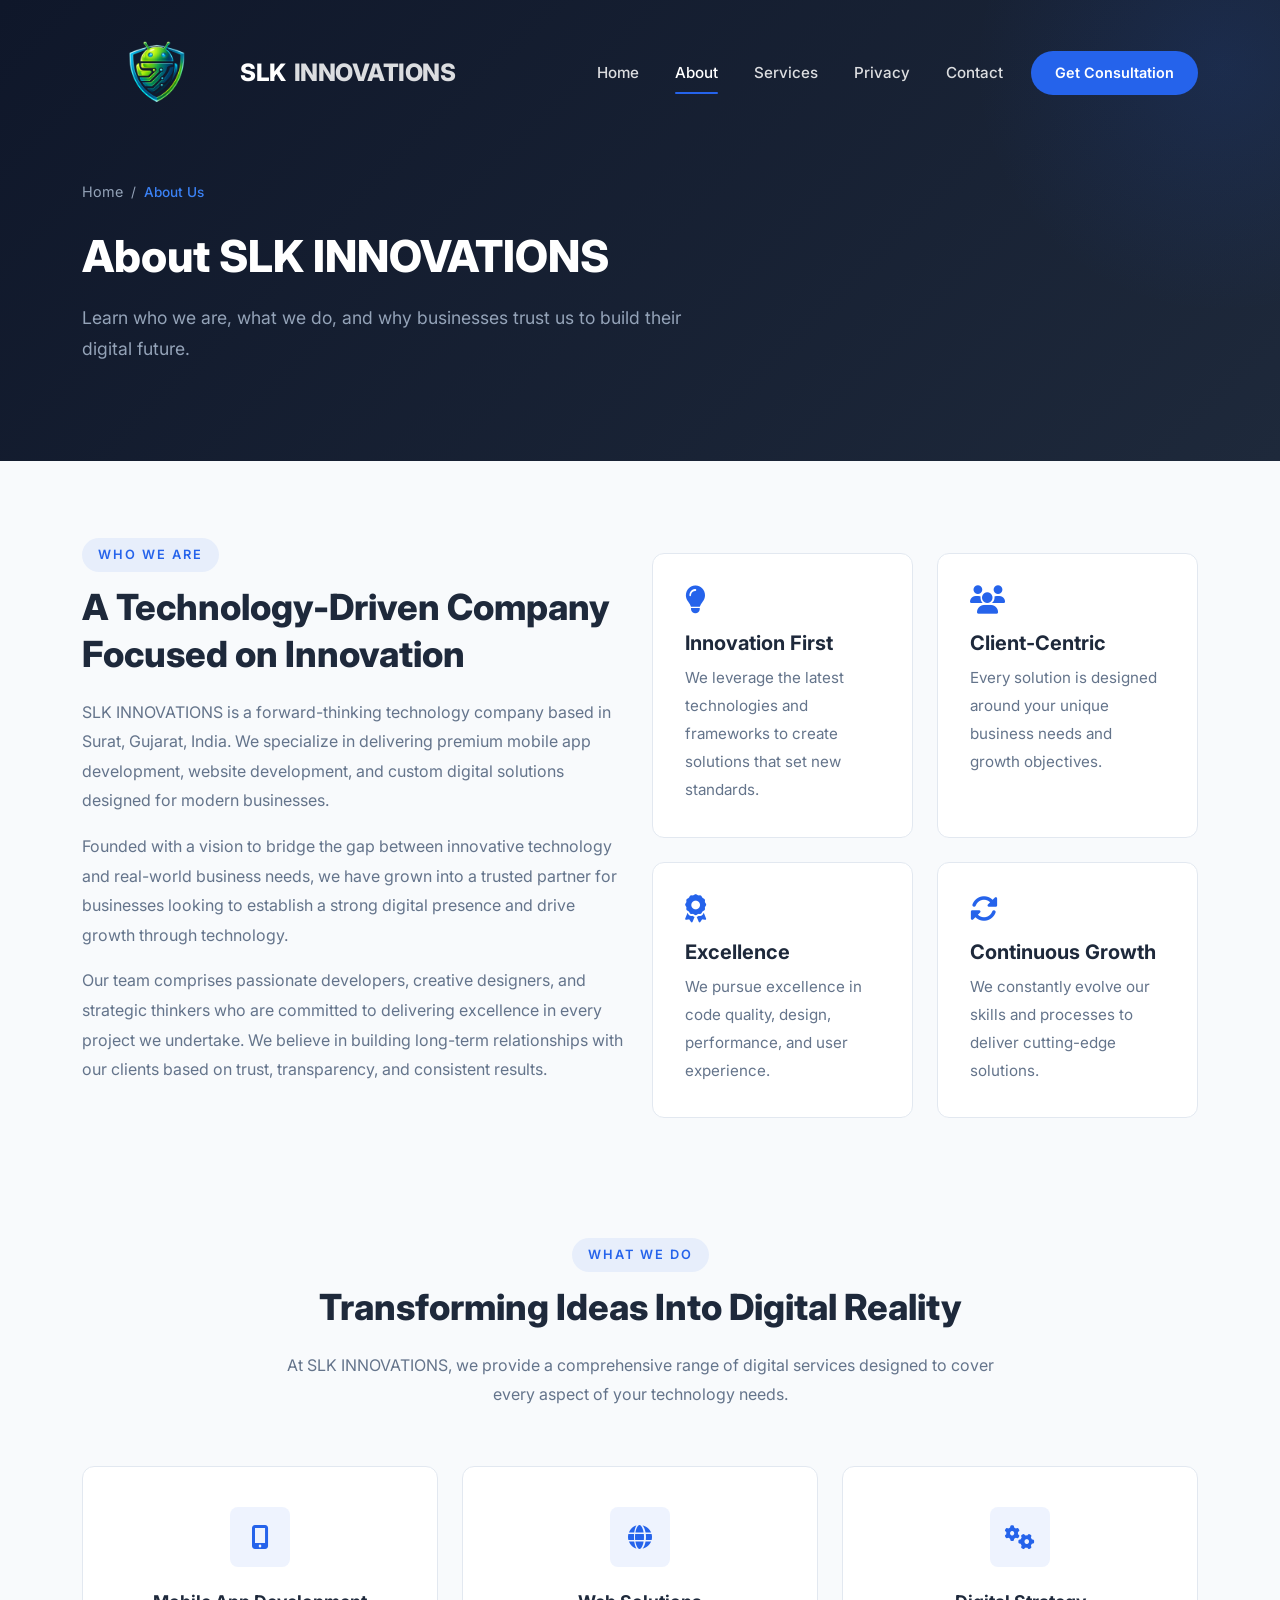
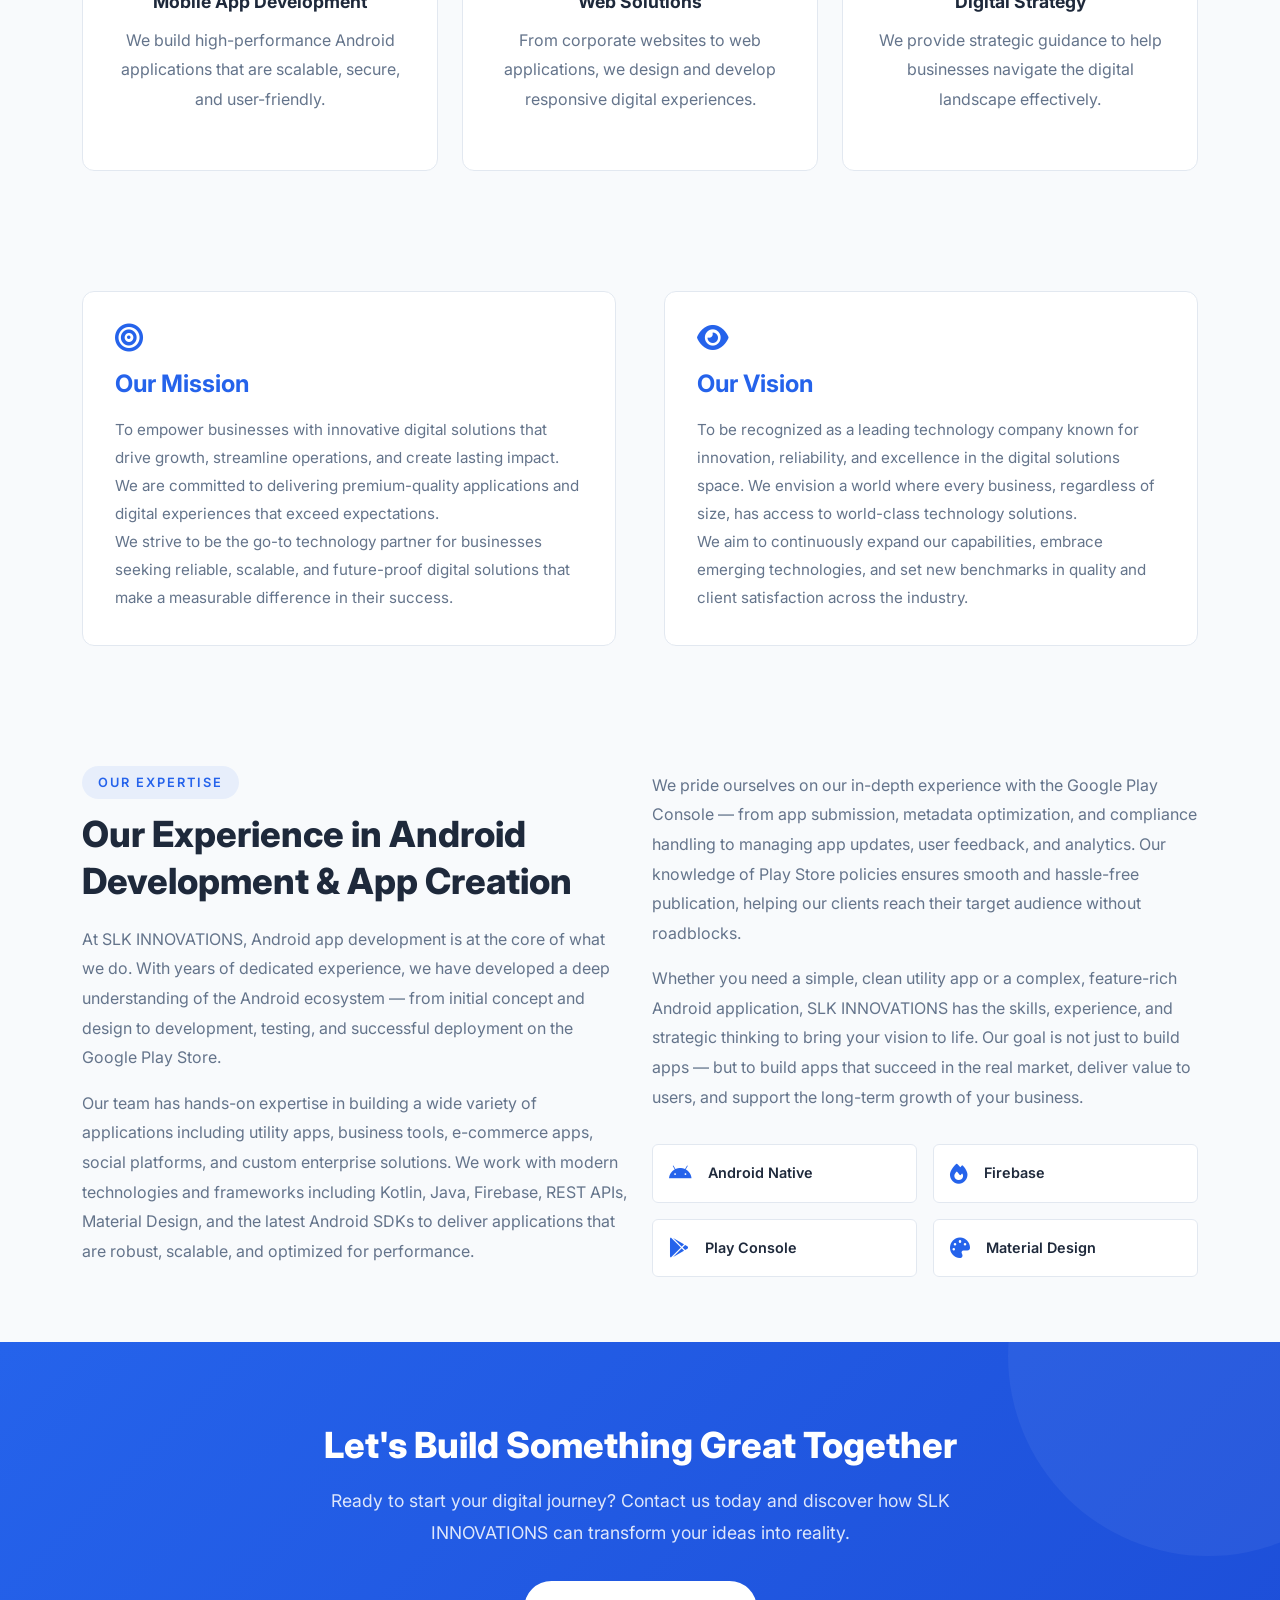
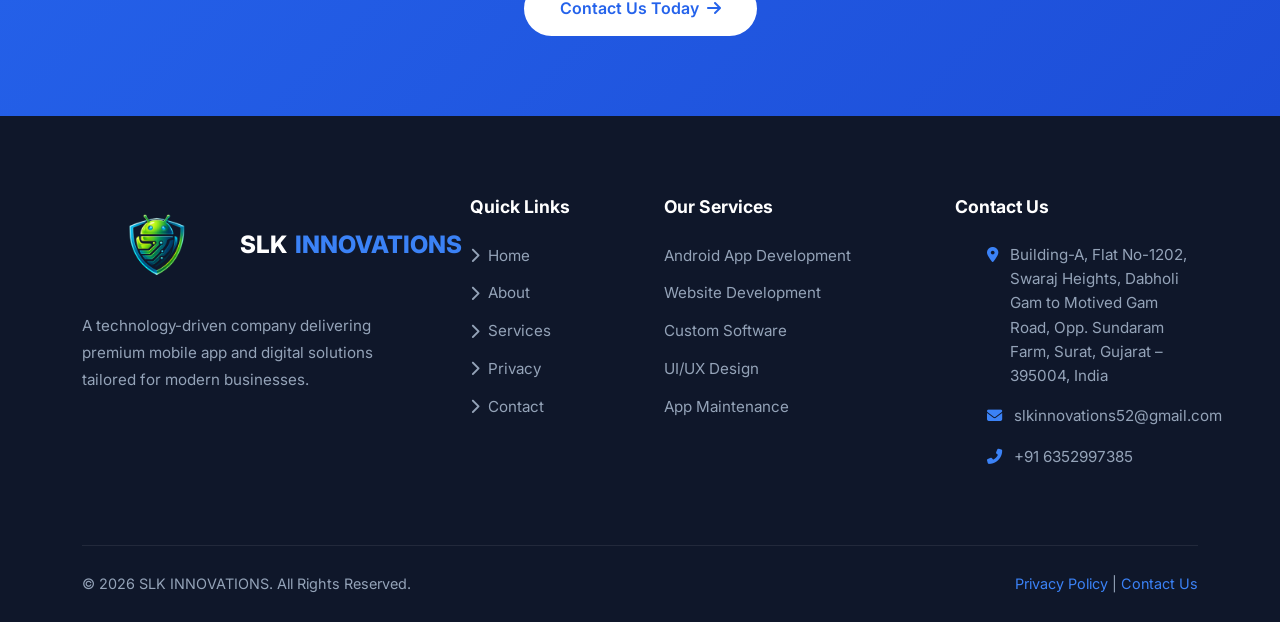
==== commit e0d263d4: "ok" ====
--- a/about.html
+++ b/about.html
@@ -6,6 +6,18 @@
     <meta name="viewport" content="width=device-width, initial-scale=1.0">
     <meta name="description" content="About SLK INNOVATIONS – Learn about our mission, vision, values, and experience in Android development and digital solutions.">
     <meta name="author" content="SLK INNOVATIONS">
+    <meta name="theme-color" content="#2563EB">
+    <meta name="robots" content="index, follow">
+    <link rel="canonical" href="https://slkinnovations.in/about.html">
+
+    <!-- Open Graph -->
+    <meta property="og:title" content="About Us | SLK INNOVATIONS">
+    <meta property="og:description" content="Learn about our mission, vision, values, and experience in Android development and digital solutions.">
+    <meta property="og:type" content="website">
+    <meta property="og:url" content="https://slkinnovations.in/about.html">
+    <meta property="og:image" content="https://slkinnovations.in/img/logo.png">
+    <meta property="og:site_name" content="SLK INNOVATIONS">
+
     <title>About Us | SLK INNOVATIONS</title>
 
     <!-- Favicon -->
@@ -270,12 +282,6 @@
                         <img src="img/logo.png" alt="SLK INNOVATIONS" class="footer-logo-img"> SLK <span>INNOVATIONS</span>
                     </div>
                     <p class="footer-description">A technology-driven company delivering premium mobile app and digital solutions tailored for modern businesses.</p>
-                    <div class="footer-social">
-                        <a href="#" aria-label="Facebook"><i class="fab fa-facebook-f"></i></a>
-                        <a href="#" aria-label="Twitter"><i class="fab fa-twitter"></i></a>
-                        <a href="#" aria-label="LinkedIn"><i class="fab fa-linkedin-in"></i></a>
-                        <a href="#" aria-label="Instagram"><i class="fab fa-instagram"></i></a>
-                    </div>
                 </div>
                 <div class="col-lg-2 col-md-6">
                     <h5>Quick Links</h5>
@@ -302,7 +308,7 @@
                     <ul class="footer-contact-info">
                         <li>
                             <i class="fas fa-map-marker-alt"></i>
-                            <span>12th Floor, Building-A, Flat No-1202, Swaraj Heights, Surat, Gujarat – 395004, India</span>
+                            <span>Building-A, Flat No-1202, Swaraj Heights, Dabholi Gam to Motived Gam Road, Opp. Sundaram Farm, Surat, Gujarat – 395004, India</span>
                         </li>
                         <li>
                             <i class="fas fa-envelope"></i>
@@ -310,7 +316,7 @@
                         </li>
                         <li>
                             <i class="fas fa-phone-alt"></i>
-                            <span>+91 9537193765</span>
+                            <span>+91 6352997385</span>
                         </li>
                     </ul>
                 </div>
--- a/css/style.css
+++ b/css/style.css
@@ -1208,18 +1208,97 @@
         padding: 70px 0;
     }
 
+    /* --- Navbar Mobile --- */
+    .navbar-logo {
+        height: 50px;
+    }
+
+    .navbar.scrolled .navbar-logo {
+        height: 40px;
+    }
+
+    .navbar-brand {
+        font-size: 1.25rem;
+        gap: 6px;
+    }
+
+    .navbar {
+        padding: 10px 0;
+    }
+
+    .navbar.scrolled {
+        padding: 6px 0;
+    }
+
     .nav-cta {
         margin-left: 0;
         margin-top: 10px;
         display: inline-block;
     }
 
+    /* Mobile dropdown menu */
+    .navbar-collapse {
+        background: rgba(15, 23, 42, 0.97);
+        backdrop-filter: blur(16px);
+        border-radius: 12px;
+        padding: 20px 24px;
+        margin-top: 10px;
+        border: 1px solid rgba(255, 255, 255, 0.08);
+        box-shadow: 0 15px 40px rgba(0, 0, 0, 0.3);
+    }
+
+    .navbar.scrolled .navbar-collapse {
+        background: rgba(255, 255, 255, 0.98);
+        border: 1px solid var(--border-color);
+        box-shadow: 0 15px 40px rgba(0, 0, 0, 0.1);
+    }
+
+    .navbar-collapse .nav-link {
+        padding: 12px 16px !important;
+        font-size: 1rem;
+        border-radius: 8px;
+    }
+
+    .navbar-collapse .nav-link:hover,
+    .navbar-collapse .nav-link.active {
+        background: rgba(37, 99, 235, 0.1);
+    }
+
+    .navbar-collapse .nav-link.active::after {
+        display: none;
+    }
+
+    .navbar.scrolled .navbar-collapse .nav-link {
+        color: var(--text-primary) !important;
+    }
+
+    .navbar.scrolled .navbar-collapse .nav-link:hover,
+    .navbar.scrolled .navbar-collapse .nav-link.active {
+        color: var(--primary) !important;
+        background: rgba(37, 99, 235, 0.06);
+    }
+
+    .navbar-collapse .nav-cta {
+        margin-top: 8px;
+        text-align: center;
+        display: block;
+    }
+
     .page-header {
-        padding: 160px 0 60px;
+        padding: 130px 0 60px;
     }
 
     .page-header h1 {
         font-size: 2.25rem;
+    }
+
+    /* Footer mobile */
+    .footer-logo-img {
+        height: 60px;
+    }
+
+    .footer-logo {
+        font-size: 1.25rem;
     }
 }
 
@@ -1229,7 +1308,7 @@
     h2 { font-size: 1.65rem; }
 
     .hero-section {
-        padding-top: 60px;
+        padding-top: 80px;
         min-height: auto;
         padding-bottom: 60px;
     }
@@ -1277,12 +1356,49 @@
         padding-top: 50px;
     }
 
+    .footer-bottom {
+        margin-top: 40px;
+        padding: 20px 0;
+    }
+
+    .footer-bottom .row {
+        text-align: center;
+    }
+
+    .footer-bottom .text-md-end {
+        text-align: center !important;
+        margin-top: 5px;
+    }
+
     .page-header {
-        padding: 140px 0 50px;
+        padding: 120px 0 50px;
     }
 
     .page-header h1 {
         font-size: 2rem;
+    }
+
+    .page-header p {
+        font-size: 1rem;
+    }
+
+    /* CTA section mobile */
+    .cta-section h2 {
+        font-size: 1.65rem;
+    }
+
+    .cta-section p {
+        font-size: 1rem;
+    }
+
+    /* Why choose cards */
+    .why-card {
+        padding: 2rem 1.5rem;
+    }
+
+    /* Experience section */
+    .exp-item {
+        margin-bottom: 1rem;
     }
 }
 
@@ -1291,52 +1407,250 @@
     h1 { font-size: 1.75rem; }
     h2 { font-size: 1.5rem; }
 
+    .navbar-logo {
+        height: 42px;
+    }
+
+    .navbar.scrolled .navbar-logo {
+        height: 36px;
+    }
+
+    .navbar-brand {
+        font-size: 1.1rem;
+        gap: 5px;
+    }
+
+    .navbar-toggler {
+        font-size: 1.1rem;
+        padding: 6px;
+    }
+
+    .navbar-collapse {
+        padding: 16px 20px;
+        margin-top: 8px;
+    }
+
+    .navbar-collapse .nav-link {
+        padding: 10px 14px !important;
+        font-size: 0.95rem;
+    }
+
+    .hero-section {
+        padding-top: 70px;
+        padding-bottom: 50px;
+    }
+
     .hero-content h1 {
-        font-size: 1.85rem;
+        font-size: 1.75rem;
+        letter-spacing: -0.5px;
     }
 
     .hero-content p {
-        font-size: 1rem;
+        font-size: 0.95rem;
+        line-height: 1.7;
+        margin-bottom: 2rem;
+    }
+
+    .hero-stats {
+        gap: 1rem;
+        margin-top: 2.5rem;
+        padding-top: 1.5rem;
+    }
+
+    .hero-stats .stat {
+        flex: 0 0 45%;
     }
 
     .hero-stats .stat h3 {
-        font-size: 1.5rem;
+        font-size: 1.4rem;
+    }
+
+    .hero-stats .stat p {
+        font-size: 0.75rem;
+        letter-spacing: 0.5px;
     }
 
     .btn-primary-custom,
     .btn-outline-custom,
     .btn-white-custom {
-        padding: 12px 28px;
-        font-size: 0.9rem;
+        padding: 12px 24px;
+        font-size: 0.88rem;
+        width: 100%;
+        justify-content: center;
+    }
+
+    .d-flex.flex-wrap.gap-3 {
+        flex-direction: column;
+        gap: 12px !important;
     }
 
     .section-padding {
-        padding: 50px 0;
+        padding: 45px 0;
     }
 
     .section-title {
-        font-size: 1.6rem;
+        font-size: 1.5rem;
+    }
+
+    .section-subtitle {
+        font-size: 0.95rem;
     }
 
     .contact-form-wrapper,
     .contact-info-card {
+        padding: 1.25rem;
+    }
+
+    .cta-section {
+        padding: 50px 0;
+    }
+
+    .cta-section h2 {
+        font-size: 1.5rem;
+    }
+
+    .page-header {
+        padding: 110px 0 35px;
+    }
+
+    .page-header h1 {
+        font-size: 1.5rem;
+    }
+
+    .page-header p {
+        font-size: 0.92rem;
+    }
+
+    .breadcrumb-custom {
+        font-size: 0.85rem;
+        margin-bottom: 1rem;
+    }
+
+    /* Service cards mobile */
+    .service-card {
+        padding: 2rem 1.5rem;
+    }
+
+    .service-detail-card {
+        padding: 1.5rem 1.25rem;
+    }
+
+    /* Footer mobile */
+    .footer {
+        padding-top: 40px;
+    }
+
+    .footer-logo-img {
+        height: 50px;
+    }
+
+    .footer-logo {
+        font-size: 1.15rem;
+    }
+
+    .footer-description {
+        font-size: 0.9rem;
+        max-width: 100%;
+    }
+
+    .footer h5 {
+        font-size: 1rem;
+        margin-bottom: 1rem;
+        margin-top: 0.5rem;
+    }
+
+    .footer-links a {
+        font-size: 0.9rem;
+    }
+
+    .footer-contact-info li {
+        font-size: 0.9rem;
+    }
+
+    .footer-social a {
+        width: 36px;
+        height: 36px;
+        font-size: 0.9rem;
+    }
+
+    .footer-bottom {
+        margin-top: 30px;
+        padding: 18px 0;
+    }
+
+    .footer-bottom p {
+        font-size: 0.8rem;
+    }
+
+    /* About page mobile */
+    .about-feature-list li {
+        font-size: 0.9rem;
+    }
+
+    /* Process steps mobile */
+    .process-step {
         padding: 1.5rem;
     }
 
-    .cta-section {
-        padding: 60px 0;
-    }
-
+    /* Back to top smaller on mobile */
+    .back-to-top {
+        width: 40px;
+        height: 40px;
+        font-size: 0.9rem;
+        bottom: 20px;
+        right: 20px;
+    }
+}
+
+/* Extra Small Mobile */
+@media (max-width: 399.98px) {
     .navbar-brand {
+        font-size: 0.95rem;
+        gap: 4px;
+    }
+
+    .navbar-logo {
+        height: 36px;
+    }
+
+    .navbar.scrolled .navbar-logo {
+        height: 32px;
+    }
+
+    .hero-content h1 {
+        font-size: 1.5rem;
+    }
+
+    .hero-content p {
+        font-size: 0.9rem;
+    }
+
+    .hero-stats .stat h3 {
         font-size: 1.25rem;
     }
 
     .page-header {
-        padding: 130px 0 40px;
+        padding: 100px 0 30px;
     }
 
     .page-header h1 {
-        font-size: 1.75rem;
+        font-size: 1.35rem;
+    }
+
+    .section-title {
+        font-size: 1.35rem;
+    }
+
+    .cta-section h2 {
+        font-size: 1.35rem;
+    }
+
+    .footer-logo-img {
+        height: 42px;
+    }
+
+    .footer-logo {
+        font-size: 1.05rem;
     }
 }
 
